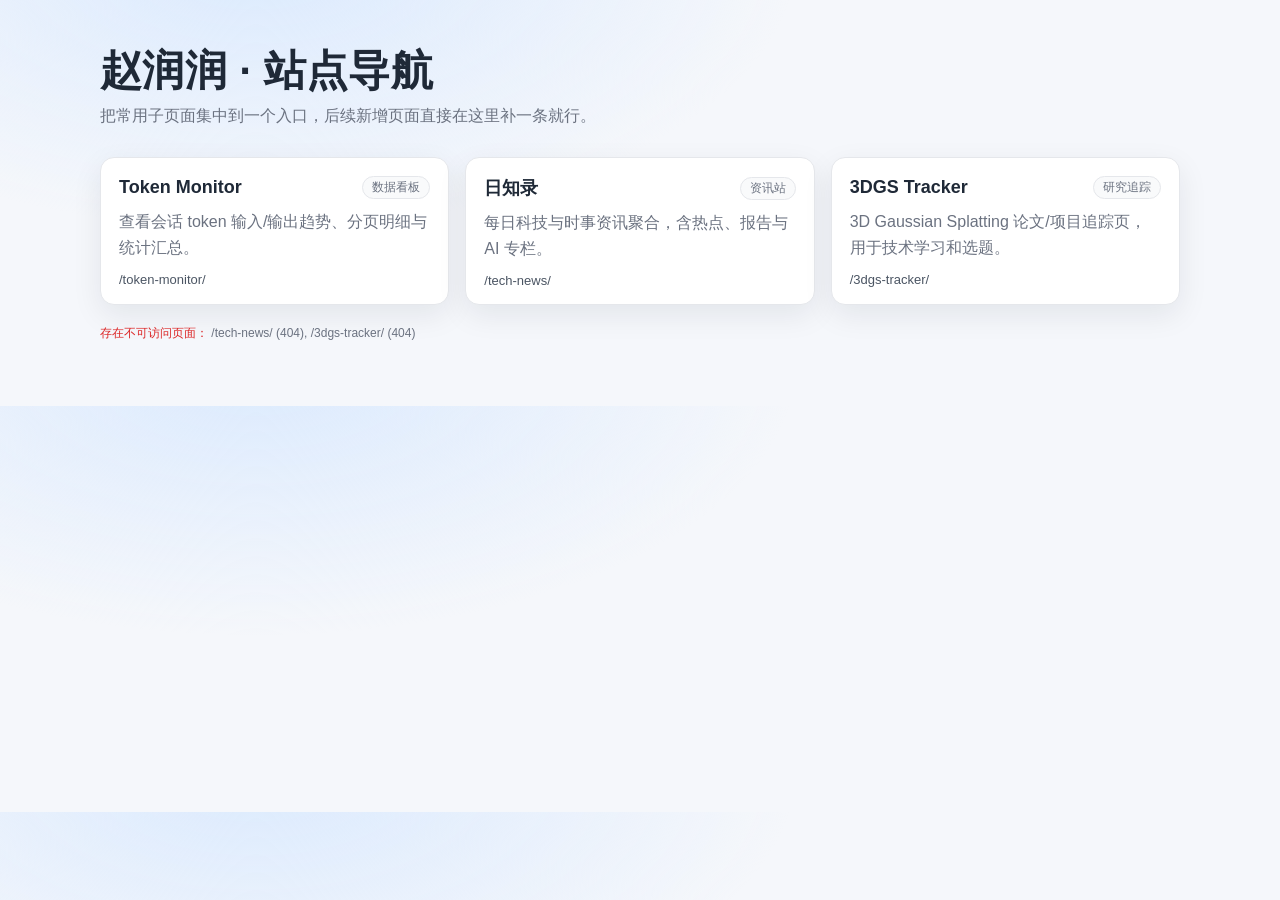
==== index.html @ 930a2022 "feat: add homepage navigation for sub-routes" ====
<!doctype html>
<html lang="zh-CN">
<head>
  <meta charset="utf-8" />
  <meta name="viewport" content="width=device-width, initial-scale=1" />
  <title>赵润润 · 站点导航</title>
  <meta name="description" content="ZhaoRunRunRun.github.io 子页面导航" />
  <style>
    :root {
      --bg: #f5f7fb;
      --card: #ffffff;
      --text: #1f2937;
      --muted: #6b7280;
      --line: #e5e7eb;
      --brand: #2563eb;
      --ok: #059669;
      --bad: #dc2626;
      --shadow: 0 10px 30px rgba(15, 23, 42, 0.08);
    }

    * { box-sizing: border-box; }

    body {
      margin: 0;
      font-family: -apple-system, BlinkMacSystemFont, "Segoe UI", "PingFang SC", "Hiragino Sans GB", "Microsoft YaHei", sans-serif;
      background: radial-gradient(1200px 600px at 20% -10%, #dbeafe 0%, transparent 45%), var(--bg);
      color: var(--text);
    }

    .wrap {
      width: min(1080px, 92vw);
      margin: 0 auto;
      padding: 48px 0 64px;
    }

    h1 {
      margin: 0;
      font-size: clamp(28px, 4vw, 42px);
      line-height: 1.1;
      letter-spacing: 0.01em;
    }

    .sub {
      margin: 12px 0 30px;
      color: var(--muted);
      font-size: 16px;
    }

    .grid {
      display: grid;
      grid-template-columns: repeat(auto-fit, minmax(260px, 1fr));
      gap: 16px;
    }

    .card {
      display: block;
      background: var(--card);
      border: 1px solid var(--line);
      border-radius: 14px;
      padding: 18px 18px 16px;
      text-decoration: none;
      color: inherit;
      box-shadow: var(--shadow);
      transition: transform .15s ease, box-shadow .15s ease, border-color .15s ease;
    }

    .card:hover {
      transform: translateY(-2px);
      border-color: #bfdbfe;
      box-shadow: 0 14px 34px rgba(37, 99, 235, 0.16);
    }

    .top {
      display: flex;
      justify-content: space-between;
      align-items: center;
      gap: 8px;
      margin-bottom: 10px;
    }

    .name {
      font-weight: 700;
      font-size: 18px;
    }

    .desc {
      margin: 0;
      color: var(--muted);
      line-height: 1.6;
      min-height: 48px;
    }

    .url {
      margin-top: 12px;
      font-size: 13px;
      color: #4b5563;
      word-break: break-all;
    }

    .tag {
      border: 1px solid var(--line);
      border-radius: 999px;
      padding: 2px 9px;
      font-size: 12px;
      color: var(--muted);
      background: #f9fafb;
      white-space: nowrap;
    }

    .status {
      font-size: 12px;
      color: var(--muted);
      margin-top: 20px;
    }

    .ok { color: var(--ok); }
    .bad { color: var(--bad); }
  </style>
</head>
<body>
  <main class="wrap">
    <h1>赵润润 · 站点导航</h1>
    <p class="sub">把常用子页面集中到一个入口，后续新增页面直接在这里补一条就行。</p>

    <section class="grid">
      <a class="card" href="/token-monitor/" target="_self">
        <div class="top">
          <div class="name">Token Monitor</div>
          <div class="tag">数据看板</div>
        </div>
        <p class="desc">查看会话 token 输入/输出趋势、分页明细与统计汇总。</p>
        <div class="url">/token-monitor/</div>
      </a>

      <a class="card" href="/tech-news/" target="_self">
        <div class="top">
          <div class="name">日知录</div>
          <div class="tag">资讯站</div>
        </div>
        <p class="desc">每日科技与时事资讯聚合，含热点、报告与 AI 专栏。</p>
        <div class="url">/tech-news/</div>
      </a>

      <a class="card" href="/3dgs-tracker/" target="_self">
        <div class="top">
          <div class="name">3DGS Tracker</div>
          <div class="tag">研究追踪</div>
        </div>
        <p class="desc">3D Gaussian Splatting 论文/项目追踪页，用于技术学习和选题。</p>
        <div class="url">/3dgs-tracker/</div>
      </a>
    </section>

    <div class="status" id="statusLine">正在检查页面可达性...</div>
  </main>

  <script>
    const links = [
      "/token-monitor/",
      "/tech-news/",
      "/3dgs-tracker/"
    ];

    const statusLine = document.getElementById("statusLine");

    async function checkRoute(path) {
      try {
        const res = await fetch(path, { method: "HEAD", cache: "no-store" });
        return { path, ok: res.ok, code: res.status };
      } catch (_) {
        return { path, ok: false, code: "ERR" };
      }
    }

    (async function run() {
      const results = await Promise.all(links.map(checkRoute));
      const bad = results.filter(r => !r.ok);
      if (!bad.length) {
        statusLine.innerHTML = '<span class="ok">全部子页面可访问</span> · 检查时间 ' + new Date().toLocaleString("zh-CN");
      } else {
        statusLine.innerHTML = '<span class="bad">存在不可访问页面：</span> ' + bad.map(r => r.path + ' (' + r.code + ')').join(', ');
      }
    })();
  </script>
</body>
</html>
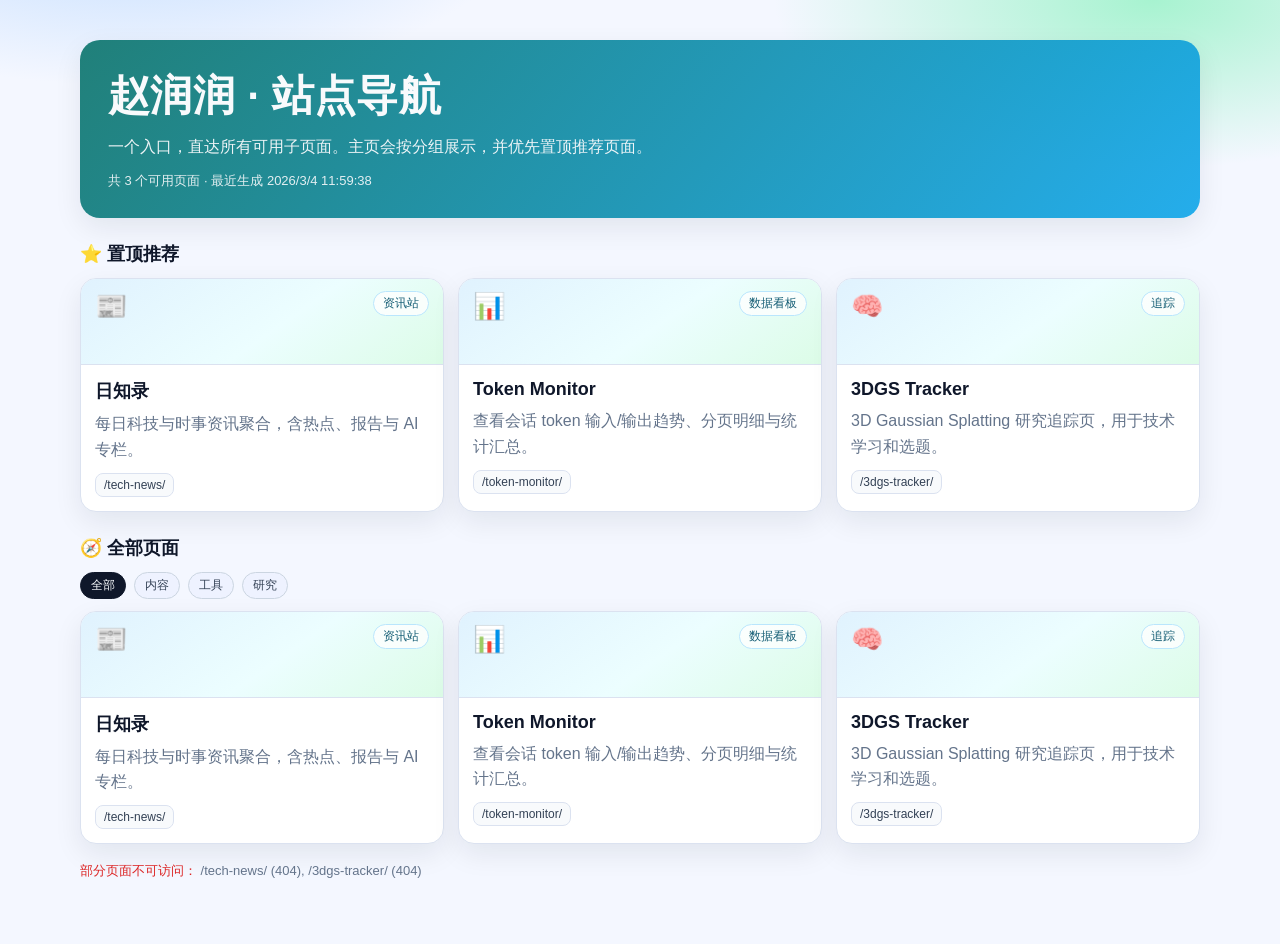
==== commit 700a451a: "feat: add grouped nav UI with auto-discovered routes" ====
--- a/index.html
+++ b/index.html
@@ -7,161 +7,267 @@
   <meta name="description" content="ZhaoRunRunRun.github.io 子页面导航" />
   <style>
     :root {
-      --bg: #f5f7fb;
+      --bg: #f4f7ff;
+      --text: #0f172a;
+      --muted: #64748b;
+      --line: #dbe2f0;
       --card: #ffffff;
-      --text: #1f2937;
-      --muted: #6b7280;
-      --line: #e5e7eb;
-      --brand: #2563eb;
+      --brand: #0f766e;
+      --brand-2: #0ea5e9;
+      --chip: #eef2ff;
       --ok: #059669;
       --bad: #dc2626;
-      --shadow: 0 10px 30px rgba(15, 23, 42, 0.08);
+      --shadow: 0 10px 28px rgba(15, 23, 42, 0.08);
     }
 
     * { box-sizing: border-box; }
 
     body {
       margin: 0;
-      font-family: -apple-system, BlinkMacSystemFont, "Segoe UI", "PingFang SC", "Hiragino Sans GB", "Microsoft YaHei", sans-serif;
-      background: radial-gradient(1200px 600px at 20% -10%, #dbeafe 0%, transparent 45%), var(--bg);
       color: var(--text);
+      font-family: "Avenir Next", "PingFang SC", "Hiragino Sans GB", "Microsoft YaHei", sans-serif;
+      background:
+        radial-gradient(900px 400px at 10% -10%, #bfdbfe 0%, transparent 45%),
+        radial-gradient(900px 400px at 90% 0%, #a7f3d0 0%, transparent 42%),
+        var(--bg);
     }
 
     .wrap {
-      width: min(1080px, 92vw);
+      width: min(1120px, 92vw);
       margin: 0 auto;
-      padding: 48px 0 64px;
-    }
-
-    h1 {
+      padding: 40px 0 64px;
+    }
+
+    .hero {
+      background: linear-gradient(130deg, rgba(15,118,110,0.92), rgba(14,165,233,0.9));
+      border-radius: 20px;
+      padding: 28px;
+      color: #f8fafc;
+      box-shadow: var(--shadow);
+    }
+
+    .hero h1 {
       margin: 0;
       font-size: clamp(28px, 4vw, 42px);
-      line-height: 1.1;
       letter-spacing: 0.01em;
     }
 
-    .sub {
-      margin: 12px 0 30px;
-      color: var(--muted);
-      font-size: 16px;
+    .hero p {
+      margin: 10px 0 0;
+      opacity: 0.95;
+      line-height: 1.65;
+    }
+
+    .hero .meta {
+      margin-top: 12px;
+      font-size: 13px;
+      opacity: 0.9;
+    }
+
+    .section {
+      margin-top: 24px;
+    }
+
+    .section-title {
+      margin: 0 0 12px;
+      font-size: 18px;
+      display: flex;
+      align-items: center;
+      gap: 8px;
     }
 
     .grid {
       display: grid;
       grid-template-columns: repeat(auto-fit, minmax(260px, 1fr));
-      gap: 16px;
+      gap: 14px;
     }
 
     .card {
       display: block;
+      color: inherit;
+      text-decoration: none;
       background: var(--card);
       border: 1px solid var(--line);
-      border-radius: 14px;
-      padding: 18px 18px 16px;
-      text-decoration: none;
-      color: inherit;
+      border-radius: 16px;
+      overflow: hidden;
       box-shadow: var(--shadow);
       transition: transform .15s ease, box-shadow .15s ease, border-color .15s ease;
     }
 
     .card:hover {
-      transform: translateY(-2px);
-      border-color: #bfdbfe;
-      box-shadow: 0 14px 34px rgba(37, 99, 235, 0.16);
-    }
-
-    .top {
+      transform: translateY(-3px);
+      border-color: #93c5fd;
+      box-shadow: 0 14px 30px rgba(14, 116, 144, 0.18);
+    }
+
+    .thumb {
+      height: 86px;
+      padding: 12px 14px;
       display: flex;
       justify-content: space-between;
-      align-items: center;
-      gap: 8px;
-      margin-bottom: 10px;
-    }
-
-    .name {
+      align-items: flex-start;
+      background: linear-gradient(145deg, #e0f2fe, #ecfeff 55%, #dcfce7);
+      border-bottom: 1px solid var(--line);
+    }
+
+    .thumb .emoji {
+      font-size: 26px;
+    }
+
+    .badge {
+      font-size: 12px;
+      color: #155e75;
+      background: rgba(255,255,255,0.78);
+      border: 1px solid #bae6fd;
+      border-radius: 999px;
+      padding: 3px 9px;
+      white-space: nowrap;
+    }
+
+    .content {
+      padding: 14px;
+    }
+
+    .title {
+      font-size: 18px;
       font-weight: 700;
-      font-size: 18px;
+      margin: 0;
     }
 
     .desc {
-      margin: 0;
+      margin: 8px 0 10px;
       color: var(--muted);
       line-height: 1.6;
       min-height: 48px;
     }
 
     .url {
-      margin-top: 12px;
+      font-size: 12px;
+      color: #334155;
+      background: #f8fafc;
+      border: 1px solid var(--line);
+      border-radius: 8px;
+      padding: 4px 8px;
+      display: inline-block;
+    }
+
+    .groups {
+      display: flex;
+      flex-wrap: wrap;
+      gap: 8px;
+      margin-bottom: 12px;
+    }
+
+    .chip {
+      font-size: 12px;
+      border-radius: 999px;
+      border: 1px solid #cbd5e1;
+      background: var(--chip);
+      color: #334155;
+      padding: 4px 10px;
+      cursor: pointer;
+      user-select: none;
+    }
+
+    .chip.active {
+      background: #0f172a;
+      color: #f8fafc;
+      border-color: #0f172a;
+    }
+
+    .status {
+      margin-top: 18px;
       font-size: 13px;
-      color: #4b5563;
-      word-break: break-all;
-    }
-
-    .tag {
-      border: 1px solid var(--line);
-      border-radius: 999px;
-      padding: 2px 9px;
-      font-size: 12px;
       color: var(--muted);
-      background: #f9fafb;
-      white-space: nowrap;
-    }
-
-    .status {
-      font-size: 12px;
-      color: var(--muted);
-      margin-top: 20px;
     }
 
     .ok { color: var(--ok); }
     .bad { color: var(--bad); }
+
+    @media (max-width: 700px) {
+      .hero { padding: 20px; }
+      .thumb { height: 78px; }
+    }
   </style>
 </head>
 <body>
   <main class="wrap">
-    <h1>赵润润 · 站点导航</h1>
-    <p class="sub">把常用子页面集中到一个入口，后续新增页面直接在这里补一条就行。</p>
-
-    <section class="grid">
-      <a class="card" href="/token-monitor/" target="_self">
-        <div class="top">
-          <div class="name">Token Monitor</div>
-          <div class="tag">数据看板</div>
-        </div>
-        <p class="desc">查看会话 token 输入/输出趋势、分页明细与统计汇总。</p>
-        <div class="url">/token-monitor/</div>
-      </a>
-
-      <a class="card" href="/tech-news/" target="_self">
-        <div class="top">
-          <div class="name">日知录</div>
-          <div class="tag">资讯站</div>
-        </div>
-        <p class="desc">每日科技与时事资讯聚合，含热点、报告与 AI 专栏。</p>
-        <div class="url">/tech-news/</div>
-      </a>
-
-      <a class="card" href="/3dgs-tracker/" target="_self">
-        <div class="top">
-          <div class="name">3DGS Tracker</div>
-          <div class="tag">研究追踪</div>
-        </div>
-        <p class="desc">3D Gaussian Splatting 论文/项目追踪页，用于技术学习和选题。</p>
-        <div class="url">/3dgs-tracker/</div>
-      </a>
+    <header class="hero">
+      <h1>赵润润 · 站点导航</h1>
+      <p>一个入口，直达所有可用子页面。主页会按分组展示，并优先置顶推荐页面。</p>
+      <div class="meta" id="metaLine">正在加载导航数据...</div>
+    </header>
+
+    <section class="section">
+      <h2 class="section-title">⭐ 置顶推荐</h2>
+      <div class="grid" id="featuredGrid"></div>
     </section>
 
-    <div class="status" id="statusLine">正在检查页面可达性...</div>
+    <section class="section">
+      <h2 class="section-title">🧭 全部页面</h2>
+      <div class="groups" id="groupChips"></div>
+      <div class="grid" id="allGrid"></div>
+      <div class="status" id="statusLine"></div>
+    </section>
   </main>
 
   <script>
-    const links = [
-      "/token-monitor/",
-      "/tech-news/",
-      "/3dgs-tracker/"
-    ];
-
+    const metaLine = document.getElementById("metaLine");
+    const featuredGrid = document.getElementById("featuredGrid");
+    const allGrid = document.getElementById("allGrid");
+    const groupChips = document.getElementById("groupChips");
     const statusLine = document.getElementById("statusLine");
+
+    let allItems = [];
+    let activeGroup = "全部";
+
+    function escapeHtml(text) {
+      return String(text)
+        .replaceAll("&", "&amp;")
+        .replaceAll("<", "&lt;")
+        .replaceAll(">", "&gt;")
+        .replaceAll('"', "&quot;")
+        .replaceAll("'", "&#39;");
+    }
+
+    function cardHtml(item) {
+      const path = escapeHtml(item.path);
+      return `
+        <a class="card" href="${path}">
+          <div class="thumb">
+            <div class="emoji">${escapeHtml(item.emoji || "🔗")}</div>
+            <div class="badge">${escapeHtml(item.badge || "页面")}</div>
+          </div>
+          <div class="content">
+            <p class="title">${escapeHtml(item.title || item.slug)}</p>
+            <p class="desc">${escapeHtml(item.desc || "")}</p>
+            <span class="url">${path}</span>
+          </div>
+        </a>`;
+    }
+
+    function renderGroups(items) {
+      const groups = ["全部", ...Array.from(new Set(items.map(i => i.group || "其他")))];
+      groupChips.innerHTML = groups
+        .map(g => `<button class="chip ${g === activeGroup ? "active" : ""}" data-group="${escapeHtml(g)}">${escapeHtml(g)}</button>`)
+        .join("");
+
+      groupChips.querySelectorAll(".chip").forEach(btn => {
+        btn.addEventListener("click", () => {
+          activeGroup = btn.dataset.group || "全部";
+          renderAll();
+          renderGroups(allItems);
+        });
+      });
+    }
+
+    function renderAll() {
+      const data = activeGroup === "全部"
+        ? allItems
+        : allItems.filter(i => (i.group || "其他") === activeGroup);
+
+      allGrid.innerHTML = data.map(cardHtml).join("");
+    }
 
     async function checkRoute(path) {
       try {
@@ -172,13 +278,38 @@
       }
     }
 
-    (async function run() {
-      const results = await Promise.all(links.map(checkRoute));
-      const bad = results.filter(r => !r.ok);
-      if (!bad.length) {
-        statusLine.innerHTML = '<span class="ok">全部子页面可访问</span> · 检查时间 ' + new Date().toLocaleString("zh-CN");
-      } else {
-        statusLine.innerHTML = '<span class="bad">存在不可访问页面：</span> ' + bad.map(r => r.path + ' (' + r.code + ')').join(', ');
+    async function loadRoutes() {
+      const resp = await fetch("./routes.json", { cache: "no-store" });
+      if (!resp.ok) throw new Error("routes.json 加载失败");
+      return resp.json();
+    }
+
+    (async function init() {
+      try {
+        const data = await loadRoutes();
+        allItems = Array.isArray(data.items) ? data.items : [];
+
+        const featured = allItems.filter(i => i.featured);
+        featuredGrid.innerHTML = featured.map(cardHtml).join("");
+
+        renderGroups(allItems);
+        renderAll();
+
+        const gen = data.generated_at ? new Date(data.generated_at).toLocaleString("zh-CN") : "-";
+        metaLine.textContent = `共 ${allItems.length} 个可用页面 · 最近生成 ${gen}`;
+
+        const checks = await Promise.all(allItems.map(i => checkRoute(i.path)));
+        const bad = checks.filter(r => !r.ok);
+        if (bad.length === 0) {
+          statusLine.innerHTML = '<span class="ok">可达性检查通过</span> · 所有导航页面可访问';
+        } else {
+          statusLine.innerHTML = '<span class="bad">部分页面不可访问：</span> ' + bad.map(r => `${r.path} (${r.code})`).join(', ');
+        }
+      } catch (err) {
+        metaLine.textContent = "导航数据加载失败";
+        featuredGrid.innerHTML = "";
+        allGrid.innerHTML = "";
+        statusLine.innerHTML = '<span class="bad">错误：</span>' + (err && err.message ? err.message : "未知错误");
       }
     })();
   </script>
